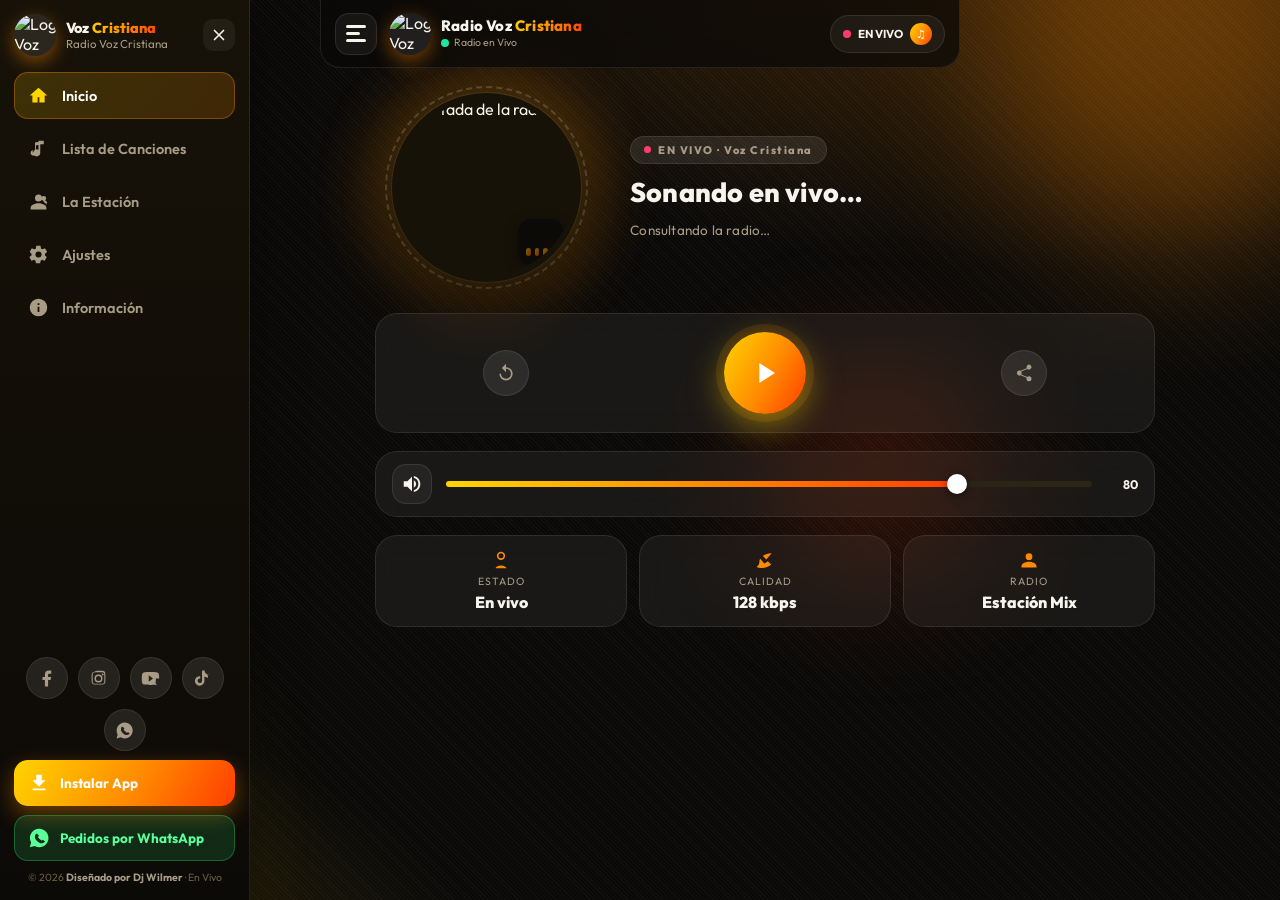
==== index.html @ 28cad29b "Add files via upload" ====
<!doctype html>
<html lang="es">
<head>
  <meta charset="utf-8">
  <meta name="viewport" content="width=device-width, initial-scale=1, viewport-fit=cover">
  <meta name="theme-color" content="#0a0908">
  <meta name="description" content="Radio Estación Mix. Radio online en vivo, música, éxitos y mixes sin parar. Player PWA para PC y móvil.">
  <meta name="mobile-web-app-capable" content="yes">
  <meta name="apple-mobile-web-app-capable" content="yes">
  <meta name="apple-mobile-web-app-status-bar-style" content="black-translucent">
  <meta name="apple-mobile-web-app-title" content="Estación Mix">
  <link rel="manifest" href="manifest.webmanifest">
  <link rel="icon" href=" https://i.ibb.co/5mCYLzh/VOZ-CRISTIANA.jpg" type="https://i.ibb.co/5mCYLzh/VOZ-CRISTIANA.jpg">
  <link rel="apple-touch-icon" href="https://i.ibb.co/5mCYLzh/VOZ-CRISTIANA.jpg">
  <title>Radio Voz Cristiana · En Vivo</title>

  <link rel="preconnect" href="https://fonts.googleapis.com">
  <link rel="preconnect" href="https://fonts.gstatic.com" crossorigin>
  <link href="https://fonts.googleapis.com/css2?family=Outfit:wght@300;400;500;600;700;800;900&display=swap" rel="stylesheet">
  <link rel="stylesheet" href="css/style.css">
</head>
<body>

  <div class="bg-scene" aria-hidden="true">
    <span class="blob blob-a"></span>
    <span class="blob blob-b"></span>
    <span class="blob blob-c"></span>
    <span class="grain"></span>
  </div>

  <header class="topbar">
    <button id="menuToggle" class="icon-btn" aria-label="Abrir menú" title="Menú">
      <span class="burger"><i></i><i></i><i></i></span>
    </button>

    <div class="brand" id="btnHome">
      <span class="brand-logo"><img src="https://i.ibb.co/5mCYLzh/VOZ-CRISTIANA.jpg" alt="Logo Voz Cristiana"></span>
      <span class="brand-txt">
        <strong>Radio Voz <em>Cristiana</em></strong>
        <small><span class="pulse-dot"></span> Radio en Vivo</small>
      </span>
    </div>

    <div class="live-pill" id="livePill" title="Estado del streaming">
      <span class="pulse-dot strong"></span>
      <span class="lp-txt">EN VIVO</span>
      <span class="lp-count" id="pillListeners">♫</span>
    </div>
  </header>

  <div class="overlay" id="overlay" hidden></div>

  <aside class="sidebar" id="sidebar">
    <div class="side-head">
      <span class="side-logo" id="sideLogo"><img src="https://i.ibb.co/5mCYLzh/VOZ-CRISTIANA.jpg" alt="Logo Voz Cristiana"></span>
      <div class="side-brand">
        <strong>Voz <em>Cristiana</em></strong>
        <small>Radio Voz Cristiana</small>
      </div>
      <button id="sidebarClose" class="side-close" aria-label="Cerrar menú">
        <svg viewBox="0 0 24 24"><path fill="none" stroke="currentColor" stroke-width="2.2" stroke-linecap="round" d="M6 6l12 12M18 6L6 18"/></svg>
      </button>
    </div>

    <nav class="side-nav">
      <button class="nav-item active" data-view="home">
        <svg viewBox="0 0 24 24"><path fill="currentColor" d="M12 3 2 12h3v8h6v-6h2v6h6v-8h3L12 3Z"/></svg>
        <span>Inicio</span>
      </button>
      <button class="nav-item" data-view="playlist">
        <svg viewBox="0 0 24 24"><path fill="currentColor" d="M12 3v10.55A4 4 0 1 0 14 17V7h4V3h-6ZM6 14c-1.7 0-3 1.34-3 3s1.3 3 3 3 3-1.34 3-3V8.5l6-1.3V3.7l-7 1.5V16.6c-.3-.4-.9-.6-1.5-.6-.5 0-1.2.2-1.5.6L6 14Z"/></svg>
        <span>Lista de Canciones</span>
      </button>
      <button class="nav-item" data-view="estacion">
        <svg viewBox="0 0 24 24"><path fill="currentColor" d="M12 12a4 4 0 1 0-4-4 4 4 0 0 0 4 4Zm0 2c-3.6 0-9 1.8-9 5.3V21h18v-1.7C21 15.8 15.6 14 12 14Zm6-2.8a2.8 2.8 0 0 0 0-5.6 2.8 2.8 0 0 0-.6 5.5 5.8 5.8 0 0 0 1.5 2.2 4.9 4.9 0 0 1 2.6 2.9 3.4 3.4 0 0 1 .5-3.5c-1.4-.9-2.6-2-3-4Z"/></svg>
        <span>La Estación</span>
      </button>
      <button class="nav-item" data-view="settings">
        <svg viewBox="0 0 24 24"><path fill="currentColor" d="M19.4 13a7 7 0 0 0 .1-1c0-.3 0-.7-.1-1l2.1-1.7a.5.5 0 0 0 .1-.6l-2-3.5a.5.5 0 0 0-.6-.2l-2.5 1a7.6 7.6 0 0 0-1.7-1l-.4-2.7a.5.5 0 0 0-.5-.4h-4a.5.5 0 0 0-.5.4l-.4 2.7a7.6 7.6 0 0 0-1.7 1l-2.5-1a.5.5 0 0 0-.6.2l-2 3.5a.5.5 0 0 0 .1.6L4 11a7 7 0 0 0-.1 1c0 .3 0 .7.1 1l-2.1 1.7a.5.5 0 0 0-.1.6l2 3.5c.1.2.4.3.6.2l2.5-1a7.6 7.6 0 0 0 1.7 1l.4 2.7c0 .2.3.4.5.4h4c.2 0 .5-.2.5-.4l.4-2.7a7.6 7.6 0 0 0 1.7-1l2.5 1c.2.1.5 0 .6-.2l2-3.5a.5.5 0 0 0-.1-.6L19.4 13ZM12 15.5A3.5 3.5 0 1 1 15.5 12 3.5 3.5 0 0 1 12 15.5Z"/></svg>
        <span>Ajustes</span>
      </button>
      <button class="nav-item" data-view="about">
        <svg viewBox="0 0 24 24"><path fill="currentColor" d="M12 2a10 10 0 1 0 10 10A10 10 0 0 0 12 2Zm1 15h-2v-6h2Zm0-8h-2V7h2Z"/></svg>
        <span>Información</span>
      </button>
    </nav>

    <div class="side-foot">
      <div class="side-socials">
        <a href="#" data-social="facebook" class="social-btn fb" target="_blank" rel="noopener" aria-label="Facebook" title="Facebook">
          <svg viewBox="0 0 24 24"><path fill="currentColor" d="M18 2h-3a5 5 0 0 0-5 5v3H7v4h3v8h4v-8h3l1-4h-4V7a1 1 0 0 1 1-1h3V2Z"/></svg>
        </a>
        <a href="#" data-social="instagram" class="social-btn ig" target="_blank" rel="noopener" aria-label="Instagram" title="Instagram">
          <svg viewBox="0 0 24 24"><path fill="currentColor" d="M12 2.2c3.2 0 3.6 0 4.9.1 2.5.1 3.6 1.3 3.7 3.7.1 1.3.1 1.6.1 4.9s0 3.6-.1 4.9c-.1 2.5-1.2 3.6-3.7 3.7-1.3.1-1.7.1-4.9.1s-3.6 0-4.9-.1c-2.5-.1-3.6-1.2-3.7-3.7C3.3 15.6 3.3 15.2 3.3 12s0-3.6.1-4.9c.1-2.5 1.2-3.6 3.7-3.7C8.4 2.3 8.8 2.2 12 2.2Zm0 1.8c-3.1 0-3.5 0-4.7.1-1.9.1-2.5.7-2.6 2.6-.1 1.2-.1 1.6-.1 4.7s0 3.5.1 4.7c.1 1.9.7 2.5 2.6 2.6 1.2.1 1.6.1 4.7.1s3.5 0 4.7-.1c1.9-.1 2.5-.7 2.6-2.6.1-1.2.1-1.6.1-4.7s0-3.5-.1-4.7c-.1-1.9-.7-2.5-2.6-2.6-1.2-.1-1.6-.1-4.7-.1Zm0 3a5 5 0 1 1 0 10 5 5 0 0 1 0-10Zm0 1.8a3.2 3.2 0 1 0 0 6.4 3.2 3.2 0 0 0 0-6.4Zm5.3-3.1a1.2 1.2 0 1 1 0 2.4 1.2 1.2 0 0 1 0-2.4Z"/></svg>
        </a>
        <a href="#" data-social="youtube" class="social-btn yt" target="_blank" rel="noopener" aria-label="YouTube" title="YouTube">
          <svg viewBox="0 0 24 24"><path fill="currentColor" d="M23 12s0-3.9-.5-5.6c-.3-1-1.1-1.8-2.1-2.1C18.7 3.8 12 3.8 12 3.8s-6.7 0-8.4.5c-1 .3-1.8 1.1-2.1 2.1C1 8.1 1 12 1 12s0 3.9.5 5.6c.3 1 1.1 1.8 2.1 2.1 1.7.5 8.4.5 8.4.5s6.7 0 8.4-.5c-1-.3-1.8-1.1-2.1-2.1.5-1.7.5-5.6.5-5.6Zm-13.2 4V8l5.4 4-5.4 4Z"/></svg>
        </a>
        <a href="#" data-social="tiktok" class="social-btn tk" target="_blank" rel="noopener" aria-label="TikTok" title="TikTok">
          <svg viewBox="0 0 24 24"><path fill="currentColor" d="M19.6 7.1a5 5 0 0 1-3.6-1.6 4.9 4.9 0 0 1-1.4-3.5h-3.2v13a2.8 2.8 0 1 1-2.3-2.8V9.1a6 6 0 1 0 5.3 5.9V9.6a8 8 0 0 0 4.5 1.4V7.9c-.4 0-.8 0-1.3-.2a3.4 3.4 0 0 1 2-1.4l-1-.7Z"/></svg>
        </a>
        <a href="#" data-social="whatsapp" class="social-btn wa" target="_blank" rel="noopener" aria-label="WhatsApp" title="WhatsApp">
          <svg viewBox="0 0 24 24"><path fill="currentColor" d="M12 2a10 10 0 0 0-8.6 15L2 22l5.2-1.4A10 10 0 1 0 12 2Zm6 14.2c-.3.8-1.5 1.4-2.5 1.5-.6.1-1.4.1-2.2-.1-1.2-.4-2.4-1.2-3.4-2.2-1-1-1.8-2.2-2.2-3.4-.2-.8-.2-1.6-.1-2.2.1-1 .7-2.2 1.5-2.5.3-.1.6-.1.8.1l1.8 1.8c.2.2.2.5 0 .7l-.6.6c-.1.2-.2.5-.1.6.4.7 1.1 1.5 1.7 2 .5.6 1.4 1.3 2.1 1.7.2.1.4.1.6-.1l.6-.6c.2-.2.5-.2.7 0l1.9 1.9c.2.2.2.6.1.8Z"/></svg>
        </a>
      </div>
      <button class="install-btn hidden" id="installBtn">
        <svg viewBox="0 0 24 24"><path fill="currentColor" d="M19 9h-4V3H9v6H5l7 7 7-7ZM5 18v2h14v-2H5Z"/></svg>
        <span>Instalar App</span>
      </button>
      <button class="wpp-btn" id="wppBtn">
        <svg viewBox="0 0 24 24"><path fill="currentColor" d="M12 2a10 10 0 0 0-8.6 15L2 22l5.2-1.4A10 10 0 1 0 12 2Zm6 14.2c-.3.8-1.5 1.4-2.5 1.5-.6.1-1.4.1-2.2-.1-1.2-.4-2.4-1.2-3.4-2.2-1-1-1.8-2.2-2.2-3.4-.2-.8-.2-1.6-.1-2.2.1-1 .7-2.2 1.5-2.5.3-.1.6-.1.8.1l1.8 1.8c.2.2.2.5 0 .7l-.6.6c-.1.2-.2.5-.1.6.4.7 1.1 1.5 1.7 2 .5.6 1.4 1.3 2.1 1.7.2.1.4.1.6-.1l.6-.6c.2-.2.5-.2.7 0l1.9 1.9c.2.2.2.6.1.8Z"/></svg>
        <span>Pedidos por WhatsApp</span>
      </button>
      <p class="side-copy">© 2026 <b>Diseñado por Dj Wilmer</b> · En Vivo</p>
    </div>
  </aside>

  <main class="app">

    <section class="view active" id="view-home">

      <div class="hero">
        <div class="art-wrap" id="artWrap">
          <div class="art-glow" aria-hidden="true"></div>
          <div class="art-ring" aria-hidden="true"></div>
          <div class="art-inner">
            <img id="art" src="https://i.ibb.co/5mCYLzh/VOZ-CRISTIANA.jpg" alt="Portada de la radio">
            <div class="eq" id="eq" aria-hidden="true"><span></span><span></span><span></span><span></span></div>
          </div>
        </div>

        <div class="song-block">
          <div class="live-tag"><span class="pulse-dot strong"></span> EN VIVO · Voz Cristiana</div>
          <div class="title-holder" id="titleHolder">
            <div class="marquee"><h1 class="song-title" id="songTitle">Sonando en vivo…</h1></div>
          </div>
          <p class="song-info" id="songInfo">Consultando la radio…</p>
        </div>
      </div>

      <div class="player-bar glass">
        <div class="tick" role="button" tabindex="0" id="btnRestart" title="Reiniciar stream">
          <svg viewBox="0 0 24 24"><path fill="currentColor" d="M12 5V1L7 6l5 5V7a6 6 0 1 1-6 6H4a8 8 0 1 0 8-8Z"/></svg>
        </div>
        <button id="btnPlay" class="play-btn" aria-label="Reproducir / Pausar">
          <svg id="icPlay" viewBox="0 0 24 24"><path fill="currentColor" d="M8 5v14l11-7L8 5Z"/></svg>
          <svg id="icPause" viewBox="0 0 24 24" hidden><path fill="currentColor" d="M7 5h4v14H7zM13 5h4v14h-4z"/></svg>
        </button>
        <div class="tick" role="button" tabindex="0" id="btnShare" title="Compartir">
          <svg viewBox="0 0 24 24"><path fill="currentColor" d="M18 16a3 3 0 0 0-2.1.9L8.7 13.7a3.3 3.3 0 0 0 0-3.4l7.2-3.2A3 3 0 1 0 15 5c0 .4.1.8.2 1.2L8 9.4a3 3 0 1 0 0 5.2l7.2 3.2c-.1.4-.2.8-.2 1.2a3 3 0 1 0 3-3Z"/></svg>
        </div>
      </div>

      <div class="vol-row glass">
        <button id="btnMute" class="icon-btn small" aria-label="Silenciar">
          <svg id="icVol" viewBox="0 0 24 24"><path fill="currentColor" d="M3 9v6h4l5 5V4L7 9H3Zm13.5 3a4.5 4.5 0 0 0-2.5-4v8a4.5 4.5 0 0 0 2.5-4ZM14 3.2v2.1a7 7 0 0 1 0 13.4v2.1a9 9 0 0 0 0-17.6Z"/></svg>
          <svg id="icMuted" viewBox="0 0 24 24" hidden><path fill="currentColor" d="M3 9v6h4l5 5V4L7 9H3Zm18.4-.6-1.8 1.8-1.8-1.8-1.4 1.4 1.8 1.8-1.8 1.8 1.4 1.4 1.8-1.8 1.8 1.8-1.4-1.4-1.8-1.8 1.8-1.8-1.4-1.4Z"/></svg>
        </button>
        <input type="range" id="vol" min="0" max="100" value="80" aria-label="Volumen">
        <span class="vol-num" id="volNum">80</span>
      </div>

      <div class="meta-grid">
        <div class="mcard glass">
          <svg viewBox="0 0 24 24"><path fill="currentColor" d="M12 2a5 5 0 1 0 5 5 5 5 0 0 0-5-5Zm0 8a3 3 0 1 1 3-3 3 3 0 0 1-3 3Zm0 8.5c-3.8 0-6.5 1.8-6.5 3.5h13c0-1.7-2.7-3.5-6.5-3.5Z"/></svg>
          <small>Estado</small><b id="listeners">En vivo</b>
        </div>
        <div class="mcard glass">
          <svg viewBox="0 0 24 24"><path fill="currentColor" d="M20 4c-5.5 0-9 1.7-10.5 3.3l4 4L20 4ZM6.3 10.5c-.8.9-1.1 2-1 3.5-.2 3-1.5 5.2-3.3 6 .8 1 3.2 1.6 6.4 1.6 4 0 8.3-1.5 11-4.1l-4-4a10 10 0 0 1-4.4 2.6l-4.7-5.6Z"/></svg>
          <small>Calidad</small><b id="bitrate">128 kbps</b>
        </div>
        <div class="mcard glass">
          <svg viewBox="0 0 24 24"><path fill="currentColor" d="M12 12a4 4 0 1 0-4-4 4 4 0 0 0 4 4Zm0 2c-3.6 0-9 1.8-9 5.3V21h18v-1.7C21 15.8 15.6 14 12 14Z"/></svg>
          <small>Radio</small><b id="djName">Estación Mix</b>
        </div>
      </div>

      <div class="now-card glass" id="djNow" hidden>
        <img id="djProfile" alt="Logo de la radio">
        <div>
          <small>Sonando ahora</small>
          <b id="djNowName">Radio Voz Cristiana</b>
        </div>
        <span class="pulse-dot strong" aria-hidden="true"></span>
      </div>
    </section>


    <section class="view" id="view-playlist">
      <header class="view-head">
        <h2>Lista de Canciones</h2>
        <p id="plSub">Últimas canciones en el aire</p>
      </header>
      <ol class="plist" id="plist"><li class="pl-empty">Cargando historial…</li></ol>
    </section>


    <section class="view" id="view-estacion">
      <header class="view-head">
        <h2>La Estación</h2>
        <p>La cabina de Radio Voz Cristiana</p>
      </header>

      <div class="dj-card glass">
        <div class="dj-photo"><img id="djMainPhoto" src="https://i.ibb.co/5mCYLzh/VOZ-CRISTIANA.jpg" alt="Logo Radio Voz Cristiana"></div>
        <h3>Radio Voz Cristiana</h3>
        <p class="dj-desc">La mejor música en vivo, éxitos, Cristianos y motivación sin parar. 24 horas al aire con lo mejor de cada género. Pedidos y dedicatorias por WhatsApp todos los días.</p>
        <div class="dj-stats">
          <div><b id="djListeners2">—</b><small>Estado</small></div>
          <div><b id="djBitrate2">128</b><small>Kbps</small></div>
          <div><b id="djSongs">0</b><small>En lista</small></div>
        </div>
        <div class="dj-actions">
          <button class="btn-primary" id="djCallBtn">
            <svg viewBox="0 0 24 24"><path fill="currentColor" d="M6.6 10.8c1.4 2.8 3.8 5.1 6.6 6.6l2.2-2.2c.3-.3.7-.4 1-.2 1.1.4 2.4.6 3.6.6.6 0 1 .4 1 1V20c0 .6-.4 1-1 1C10.6 21 3 13.4 3 4c0-.6.4-1 1-1h3.4c.6 0 1 .4 1 1 0 1.3.2 2.5.6 3.6a.8.8 0 0 1-.2 1l-2.2 2.2Z"/></svg>
            <span>Pedir canción</span>
          </button>
          <button class="btn-ghost" id="djWppBtn">
            <svg viewBox="0 0 24 24"><path fill="currentColor" d="M12 2a10 10 0 0 0-8.6 15L2 22l5.2-1.4A10 10 0 1 0 12 2Zm6 14.2c-.3.8-1.5 1.4-2.5 1.5-.6.1-1.4.1-2.2-.1-1.2-.4-2.4-1.2-3.4-2.2-1-1-1.8-2.2-2.2-3.4-.2-.8-.2-1.6-.1-2.2.1-1 .7-2.2 1.5-2.5.3-.1.6-.1.8.1l1.8 1.8c.2.2.2.5 0 .7l-.6.6c-.1.2-.2.5-.1.6.4.7 1.1 1.5 1.7 2 .5.6 1.4 1.3 2.1 1.7.2.1.4.1.6-.1l.6-.6c.2-.2.5-.2.7 0l1.9 1.9c.2.2.2.6.1.8Z"/></svg>
            <span>WhatsApp</span>
          </button>
        </div>
        <div class="side-socials center" data-social-row>
        </div>
      </div>

      <div class="tips glass">
        <h4>#MixEnVivo</h4>
        <p id="tipText">Escucha en vivo y disfruta la mejor selección musical de Voz Cristiana.</p>
      </div>
    </section>


    <section class="view" id="view-settings">
      <header class="view-head">
        <h2>Ajustes</h2>
        <p>Personaliza tu reproductor</p>
      </header>

      <div class="set-group glass">
        <div class="set-row">
          <div><b>Reproducción automática</b><small>Conecta la radio al abrir la app</small></div>
          <label class="switch"><input type="checkbox" id="setAutoplay"><span></span></label>
        </div>
        <div class="set-row">
          <div><b>Notificaciones</b><small>Avisa cuando cambia la canción</small></div>
          <label class="switch"><input type="checkbox" id="setNotify"><span></span></label>
        </div>
        <div class="set-row">
          <div><b>Efecto vinilo</b><small>Gira la portada mientras suena</small></div>
          <label class="switch"><input type="checkbox" id="setVinyl" checked><span></span></label>
        </div>
        <div class="set-row">
          <div><b>Modo ahorro de batería</b><small>Menos animaciones (parpadeo/neón)</small></div>
          <label class="switch"><input type="checkbox" id="setSave"><span></span></label>
        </div>
      </div>

      <div class="set-group glass">
        <div class="themes-head">
          <h4>Tema de colores</h4>
          <p>Elige el estilo del reproductor</p>
        </div>
        <div class="themes-grid" id="themeGrid"></div>
      </div>

      <div class="set-group glass">
        <div class="set-row">
          <div><b>Reiniciar stream</b><small>Reconecta el audio por errores</small></div>
          <button class="mini-btn" id="btnRestart2">Reiniciar</button>
        </div>
        <div class="set-row">
          <div><b>Instalar como app</b><small>PWA para PC y móvil</small></div>
          <button class="mini-btn" id="installBtn2">Instalar</button>
        </div>
      </div>
    </section>


    <section class="view" id="view-about">
      <header class="view-head">
        <h2>Información</h2>
        <p>Acerca de la radio</p>
      </header>

      <div class="about-card glass">
        <div class="about-logo"><img src="https://i.ibb.co/5mCYLzh/VOZ-CRISTIANA.jpg" alt="Logo Radio Estación Mix"></div>
        <h3>Voz Cristiana</h3>
        <p class="about-desc">Radio online con la mejor música en vivo: <b>éxitos, mixes y variedad</b>, sonando fuerte las 24 horas.</p>
        <p class="about-slogan">La mejor música en vivo</p>
        <ul class="about-list">
          <li><span>Radio</span><b>Voz Cristiana · En Vivo</b></li>
          <li><span>Géneros</span><b>Éxitos · Mix · Variedad</b></li>
          <li><span>Horario</span><b>24 horas en vivo</b></li>
          <li><span>Versión</span><b>PWA 1.0</b></li>
        </ul>
        <div class="about-socials">
          <span>Síguenos en nuestras redes</span>
          <div class="side-socials center" data-social-row>
          </div>
        </div>
        <div class="about-links">
          <button id="btnPlayAbout" class="btn-primary">
            <svg viewBox="0 0 24 24"><path fill="currentColor" d="M8 5v14l11-7L8 5Z"/></svg><span>Escuchar ahora</span>
          </button>
          <button id="btnShare2" class="btn-ghost">Compartir radio</button>
        </div>
      </div>
    </section>

  </main>

  <nav class="bottomnav" id="bottomNav">
    <button class="bn-item active" data-view="home">
      <svg viewBox="0 0 24 24"><path fill="currentColor" d="M12 3 2 12h3v8h6v-6h2v6h6v-8h3L12 3Z"/></svg>
      <span>Inicio</span>
    </button>
    <button class="bn-item" data-view="playlist">
      <svg viewBox="0 0 24 24"><path fill="currentColor" d="M12 3v10.55A4 4 0 1 0 14 17V7h4V3h-6ZM6 14c-1.7 0-3 1.34-3 3s1.3 3 3 3 3-1.34 3-3V8.5l6-1.3V3.7l-7 1.5V16.6c-.3-.4-.9-.6-1.5-.6-.5 0-1.2.2-1.5.6L6 14Z"/></svg>
      <span>Música</span>
    </button>
    <button class="bn-play" id="bnPlay" aria-label="Reproducir / Pausar">
      <svg id="bnIcPlay" viewBox="0 0 24 24"><path fill="currentColor" d="M8 5v14l11-7L8 5Z"/></svg>
      <svg id="bnIcPause" viewBox="0 0 24 24" hidden><path fill="currentColor" d="M7 5h4v14H7zM13 5h4v14h-4z"/></svg>
    </button>
    <button class="bn-item" data-view="estacion">
      <svg viewBox="0 0 24 24"><path fill="currentColor" d="M12 12a4 4 0 1 0-4-4 4 4 0 0 0 4 4Zm0 2c-3.6 0-9 1.8-9 5.3V21h18v-1.7C21 15.8 15.6 14 12 14Z"/></svg>
      <span>Estación</span>
    </button>
    <button class="bn-item" data-view="settings">
      <svg viewBox="0 0 24 24"><path fill="currentColor" d="M19.4 13a7 7 0 0 0 .1-1c0-.3 0-.7-.1-1l2.1-1.7a.5.5 0 0 0 .1-.6l-2-3.5a.5.5 0 0 0-.6-.2l-2.5 1a7.6 7.6 0 0 0-1.7-1l-.4-2.7a.5.5 0 0 0-.5-.4h-4a.5.5 0 0 0-.5.4l-.4 2.7a7.6 7.6 0 0 0-1.7 1l-2.5-1a.5.5 0 0 0-.6.2l-2 3.5a.5.5 0 0 0 .1.6L4 11a7 7 0 0 0-.1 1c0 .3 0 .7.1 1l-2.1 1.7a.5.5 0 0 0-.1.6l2 3.5c.1.2.4.3.6.2l2.5-1a7.6 7.6 0 0 0 1.7 1l.4 2.7c0 .2.3.4.5.4h4c.2 0 .5-.2.5-.4l.4-2.7a7.6 7.6 0 0 0 1.7-1l2.5 1c.2.1.5 0 .6-.2l2-3.5a.5.5 0 0 0-.1-.6L19.4 13Z"/></svg>
      <span>Más</span>
    </button>
  </nav>

  <div class="toast" id="toast" hidden></div>

  <script src="js/app.js"></script>
</body>
</html>
---- css/style.css ----
/* ============================================================
   Radio Estación Mix · Player PWA
   Diseño moderno, oscuro, con acentos dorados y glassmorphism
   ============================================================ */

:root {
  --bg: #0a0908;
  --bg2: #14100c;
  --panel: rgba(255, 255, 255, 0.055);
  --panel-2: rgba(255, 255, 255, 0.09);
  --stroke: rgba(255, 255, 255, 0.09);
  --txt: #f7f4ec;
  --mut: #a89c86;
  --pink: #ffd400;
  --violet: #ff8a00;
  --blue: #ff3d00;
  --grad: linear-gradient(120deg, var(--pink), var(--violet) 55%, var(--blue));
  --radius: 22px;
  --safel: env(safe-area-inset-bottom, 0px);
  --safet: env(safe-area-inset-top, 0px);
  --shadow: 0 18px 50px rgba(0, 0, 0, 0.45);
}

* { margin: 0; padding: 0; box-sizing: border-box; -webkit-tap-highlight-color: transparent; }

html { scroll-behavior: smooth; }

body {
  font-family: 'Outfit', system-ui, -apple-system, 'Segoe UI', Roboto, sans-serif;
  background: var(--bg);
  color: var(--txt);
  min-height: 100vh;
  min-height: 100dvh;
  overflow-x: hidden;
  padding-top: calc(var(--safet) + 68px);
  padding-bottom: calc(var(--safel) + 96px);
}

::selection { background: rgba(255, 138, 0, 0.5); color: #fff; }

::-webkit-scrollbar { width: 9px; height: 9px; }
::-webkit-scrollbar-track { background: transparent; }
::-webkit-scrollbar-thumb { background: #2b2516; border-radius: 99px; }
::-webkit-scrollbar-thumb:hover { background: #3d3522; }

button { font-family: inherit; cursor: pointer; border: none; background: none; color: inherit; }
img { display: block; max-width: 100%; }
svg { width: 22px; height: 22px; }
[hidden] { display: none !important; }

/* ---------- Escena de fondo ---------- */
.bg-scene { position: fixed; inset: 0; z-index: -1; overflow: hidden; background:
  radial-gradient(1200px 600px at 80% -10%, color-mix(in srgb, var(--violet) 24%, transparent), transparent 60%),
  radial-gradient(900px 500px at 0% 110%, color-mix(in srgb, var(--pink) 16%, transparent), transparent 55%),
  var(--bg); }

.blob { position: absolute; border-radius: 50%; filter: blur(70px); opacity: 0.5; }
.blob-a { width: 380px; height: 380px; top: -120px; right: -90px; background-color: color-mix(in srgb, var(--violet) 52%, transparent); animation: drift 18s ease-in-out infinite alternate; }
.blob-b { width: 300px; height: 300px; bottom: -80px; left: -100px; background-color: color-mix(in srgb, var(--pink) 46%, transparent); animation: drift 22s ease-in-out infinite alternate-reverse; }
.blob-c { width: 220px; height: 220px; top: 40%; left: 60%; background-color: color-mix(in srgb, var(--blue) 36%, transparent); animation: drift 26s ease-in-out infinite alternate; }
@keyframes drift { from { transform: translate(0, 0) scale(1); } to { transform: translate(40px, 30px) scale(1.15); } }

.grain { position: absolute; inset: 0; opacity: 0.05; background-image: repeating-linear-gradient(45deg, rgba(255,255,255,.6) 0 1px, transparent 1px 3px); pointer-events: none; }

/* ---------- Header ---------- */
.topbar {
  position: fixed; top: 0; left: 0; right: 0; z-index: 40;
  height: calc(var(--safet) + 68px);
  padding: var(--safet) 14px 0;
  display: grid; grid-template-columns: 44px 1fr auto; gap: 10px; align-items: center;
  background: rgba(10, 9, 8, 0.72);
  backdrop-filter: blur(18px); -webkit-backdrop-filter: blur(18px);
  border-bottom: 1px solid var(--stroke);
}

.icon-btn { width: 42px; height: 42px; border-radius: 14px; display: grid; place-items: center; background: var(--panel); border: 1px solid var(--stroke); transition: .2s; }
.icon-btn:active { transform: scale(0.92); }
.icon-btn.small { width: 40px; height: 40px; }

.burger { width: 20px; display: inline-flex; flex-direction: column; gap: 4.5px; }
.burger i { height: 2.4px; border-radius: 2px; background: var(--txt); display: block; transition: .3s; }
.burger i:nth-child(2) { width: 70%; }

.brand { display: flex; gap: 10px; align-items: center; cursor: pointer; user-select: none; min-width: 0; }
.brand-logo { width: 42px; height: 42px; border-radius: 50%; overflow: hidden; display: grid; place-items: center; background: var(--panel-2); box-shadow: 0 6px 20px color-mix(in srgb, var(--violet) 45%, transparent); flex: none; }
.brand-logo img { width: 100%; height: 100%; object-fit: cover; display: block; }
.brand-txt { display: flex; flex-direction: column; line-height: 1.1; min-width: 0; }
.brand-txt strong { font-size: 15px; font-weight: 800; letter-spacing: 0.2px; white-space: nowrap; }
.brand-txt strong em { font-style: normal; background: var(--grad); -webkit-background-clip: text; background-clip: text; color: transparent; }
.brand-txt small { font-size: 10.5px; color: var(--mut); display: flex; align-items: center; gap: 5px; margin-top: 3px; white-space: nowrap; overflow: hidden; }

.pulse-dot { width: 8px; height: 8px; border-radius: 50%; background: #21e6a1; flex: none; box-shadow: 0 0 0 0 rgba(33, 230, 161, 0.6); animation: pulse 1.8s infinite; }
.pulse-dot.strong { background: #ff3b6b; box-shadow: 0 0 0 0 rgba(255, 59, 107, 0.55); }
@keyframes pulse {
  0% { box-shadow: 0 0 0 0 rgba(255, 59, 107, 0.55); }
  70% { box-shadow: 0 0 0 9px rgba(255, 59, 107, 0); }
  100% { box-shadow: 0 0 0 0 rgba(255, 59, 107, 0); }
}

.live-pill { display: flex; align-items: center; gap: 7px; padding: 7px 12px; border-radius: 99px; background: var(--panel); border: 1px solid var(--stroke); font-weight: 700; font-size: 11.5px; }
.live-pill .pulse-dot { animation-duration: 1.3s; }
.lp-count { background: var(--grad); min-width: 22px; min-height: 22px; border-radius: 50%; display: grid; place-items: center; font-size: 11px; color: #fff; padding: 0 5px; }

/* ---------- Overlay · Sidebar ---------- */
.overlay { position: fixed; inset: 0; z-index: 45; background: rgba(5, 4, 12, 0.65); backdrop-filter: blur(4px); opacity: 0; transition: opacity .25s; }
.overlay.show { opacity: 1; }

.sidebar {
  position: fixed; top: 0; left: 0; bottom: 0; z-index: 50; width: min(300px, 84vw);
  background: linear-gradient(180deg, #171208, #0c0a07);
  border-right: 1px solid var(--stroke);
  padding: calc(var(--safet) + 14px) 14px 14px;
  display: flex; flex-direction: column; gap: 16px;
  transform: translateX(-105%); transition: transform .3s cubic-bezier(.4,0,.2,1);
  box-shadow: var(--shadow);
}
.sidebar.open { transform: translateX(0); }

.side-head { display: grid; grid-template-columns: 42px 1fr 32px; gap: 10px; align-items: center; }
.side-logo { width: 42px; height: 42px; border-radius: 50%; overflow: hidden; display: grid; place-items: center; background: var(--panel-2); box-shadow: 0 6px 18px color-mix(in srgb, var(--violet) 45%, transparent); }
.side-logo img { width: 100%; height: 100%; object-fit: cover; display: block; }
.side-brand { display: flex; flex-direction: column; line-height: 1.15; }
.side-brand strong { font-size: 14.5px; font-weight: 800; }
.side-brand strong em { font-style: normal; background: var(--grad); -webkit-background-clip: text; background-clip: text; color: transparent; }
.side-brand small { color: var(--mut); font-size: 11.5px; }
.side-close { width: 32px; height: 32px; border-radius: 10px; display: grid; place-items: center; background: var(--panel); }
.side-close svg { width: 18px; height: 18px; }

.side-nav { display: flex; flex-direction: column; gap: 6px; flex: 1; }
.nav-item {
  display: flex; align-items: center; gap: 13px; padding: 13px 14px; border-radius: 14px;
  font-size: 14.5px; font-weight: 600; color: var(--mut); text-align: left; transition: .2s;
}
.nav-item svg { width: 21px; height: 21px; flex: none; }
.nav-item:hover { background: var(--panel); color: var(--txt); }
.nav-item.active { background: linear-gradient(120deg, rgba(255,212,0,.16), rgba(255,138,0,.18)); color: #fff; box-shadow: inset 0 0 0 1px rgba(255,138,0,.35); }
.nav-item.active svg { color: var(--pink); }

.side-foot { display: flex; flex-direction: column; gap: 9px; }
.install-btn, .wpp-btn { display: flex; align-items: center; gap: 10px; padding: 12px 14px; border-radius: 14px; font-size: 13.5px; font-weight: 700; color: #fff; transition: .2s; }
.install-btn { background: var(--grad); box-shadow: 0 8px 22px color-mix(in srgb, var(--violet) 40%, transparent); }
.wpp-btn { background: rgba(37, 211, 102, 0.16); color: #5bff9a; box-shadow: inset 0 0 0 1px rgba(37, 211, 102, 0.35); }
.install-btn:active, .wpp-btn:active { transform: scale(0.97); }
.side-copy { font-size: 10.5px; color: #6b5d42; text-align: center; line-height: 1.5; }
.side-copy b { color: var(--mut); }

/* ---------- Main ---------- */
.app { max-width: 520px; margin: 0 auto; padding: 0 16px; display: flex; flex-direction: column; gap: 18px; }

.view { display: none; flex-direction: column; gap: 18px; animation: fadeUp .35s ease; }
.view.active { display: flex; }
@keyframes fadeUp { from { opacity: 0; transform: translateY(10px); } to { opacity: 1; transform: none; } }

.view-head { display: flex; flex-direction: column; gap: 5px; padding-top: 10px; }
.view-head h2 { font-size: 22px; font-weight: 800; background: var(--grad); -webkit-background-clip: text; background-clip: text; color: transparent; }
.view-head p { color: var(--mut); font-size: 13px; }

.glass { background: var(--panel); border: 1px solid var(--stroke); border-radius: var(--radius); backdrop-filter: blur(12px); -webkit-backdrop-filter: blur(12px); }

/* ---------- Hero / Portada ---------- */
.hero { display: flex; flex-direction: column; align-items: center; gap: 18px; padding-top: 8px; }

.art-wrap { position: relative; width: min(300px, 68vw); aspect-ratio: 1; }
.art-glow {
  position: absolute; inset: -14%; border-radius: 50%; z-index: 0;
  background: radial-gradient(circle, color-mix(in srgb, var(--pink) 42%, transparent), color-mix(in srgb, var(--violet) 34%, transparent) 55%, transparent 72%);
  filter: blur(28px); opacity: .8;
  animation: glow 5s ease-in-out infinite alternate;
}
@keyframes glow { from { transform: scale(.95); opacity: .65; } to { transform: scale(1.08); opacity: 1; } }

.art-ring {
  position: absolute; inset: 0; border-radius: 50%; z-index: 1;
  border: 2px dashed rgba(255, 255, 255, 0.18);
  animation: spin 22s linear infinite;
}
body.save .art-ring { animation: none; }
@keyframes spin { to { transform: rotate(360deg); } }

.art-inner {
  position: absolute; inset: 3.5%; border-radius: 50%; z-index: 2;
  overflow: hidden; border: 6px solid #171208; box-shadow: var(--shadow), 0 0 0 1px rgba(255,255,255,.08);
  background: #171208;
}
.art-inner img { width: 100%; height: 100%; object-fit: cover; transition: transform .8s ease; }
body.playing:not(.save) .art-inner img { animation: spinDisk 14s linear infinite; }
@keyframes spinDisk { to { transform: rotate(360deg); } }

/* Equalizador */
.eq { position: absolute; right: 6%; bottom: 6%; width: 46px; height: 46px; border-radius: 14px; background: rgba(10,9,8,.75); backdrop-filter: blur(8px); display: flex; align-items: flex-end; justify-content: center; gap: 4px; padding: 9px 8px; box-shadow: 0 4px 14px rgba(0,0,0,.4); }
.eq span { width: 5px; border-radius: 99px; background: var(--grad); height: 30%; opacity: .45; }
body.playing .eq span { animation: eq 1s ease-in-out infinite; opacity: 1; }
body.playing .eq span:nth-child(1) { animation-delay: 0s; }
body.playing .eq span:nth-child(2) { animation-delay: .18s; }
body.playing .eq span:nth-child(3) { animation-delay: .36s; }
body.playing .eq span:nth-child(4) { animation-delay: .54s; }
@keyframes eq { 0%,100% { height: 30%; } 50% { height: 100%; } }

/* Título */
.song-block { width: 100%; display: flex; flex-direction: column; align-items: center; gap: 8px; text-align: center; }
.live-tag { display: inline-flex; align-items: center; gap: 7px; font-size: 11px; font-weight: 800; letter-spacing: 1.5px; padding: 6px 13px; border-radius: 99px; background: var(--panel-2); border: 1px solid var(--stroke); color: var(--mut); }
.live-tag .pulse-dot { width: 7px; height: 7px; }

.title-holder { max-width: 100%; width: 100%; overflow: hidden; --pad: 0px; }
.song-title { font-size: clamp(20px, 6vw, 27px); font-weight: 800; line-height: 1.25; letter-spacing: .2px; white-space: nowrap; display: inline-block; will-change: transform; padding: 4px 0; }
.song-title.marquee { animation: marquee var(--dur, 14s) linear infinite; }
@keyframes marquee { from { transform: translateX(100%); } to { transform: translateX(-100%); } }
.song-info { font-size: 13.5px; color: var(--mut); letter-spacing: .2px; }

/* ---------- Controles ---------- */
.player-bar { display: flex; align-items: center; justify-content: center; gap: 22px; padding: 18px 20px; }

.tick { width: 46px; height: 46px; border-radius: 50%; display: grid; place-items: center; color: var(--mut); background: var(--panel-2); border: 1px solid var(--stroke); transition: .2s; }
.tick svg { width: 20px; height: 20px; }
.tick:hover { color: var(--txt); }
.tick:active { transform: scale(.9); }

.play-btn {
  width: 82px; height: 82px; border-radius: 50%; position: relative;
  background: var(--grad); color: #fff; display: grid; place-items: center;
  box-shadow: 0 10px 34px color-mix(in srgb, var(--pink) 50%, transparent), 0 0 0 8px color-mix(in srgb, var(--violet) 12%, transparent);
  transition: transform .18s ease, box-shadow .18s;
}
.play-btn svg { width: 34px; height: 34px; }
body.playing .play-btn { box-shadow: 0 10px 34px color-mix(in srgb, var(--blue) 50%, transparent), 0 0 0 8px color-mix(in srgb, var(--blue) 14%, transparent); }
.play-btn:active { transform: scale(.94); }

/* ---------- Volumen ---------- */
.vol-row { display: grid; grid-template-columns: 42px 1fr 34px; gap: 12px; align-items: center; padding: 12px 16px; }
.vol-row input[type="range"] { -webkit-appearance: none; appearance: none; height: 6px; border-radius: 99px; background: linear-gradient(90deg, var(--pink), var(--violet), var(--blue)) 0/var(--range, 80%) 100% no-repeat, #2b2516; outline: none; }
.vol-row input[type="range"]::-webkit-slider-thumb { -webkit-appearance: none; appearance: none; width: 20px; height: 20px; border-radius: 50%; background: #fff; box-shadow: 0 2px 8px rgba(0,0,0,.5); border: none; }
.vol-row input[type="range"]::-moz-range-thumb { width: 20px; height: 20px; border-radius: 50%; background: #fff; border: none; box-shadow: 0 2px 8px rgba(0,0,0,.5); }
.vol-num { font-size: 12.5px; font-weight: 700; color: var(--txt); text-align: right; }

/* ---------- Tarjetas meta ---------- */
.meta-grid { display: grid; grid-template-columns: repeat(3, 1fr); gap: 12px; }
.mcard { display: flex; flex-direction: column; align-items: center; gap: 4px; padding: 14px 8px; text-align: center; }
.mcard svg { width: 20px; height: 20px; color: var(--violet); }
.mcard small { font-size: 10.5px; color: var(--mut); text-transform: uppercase; letter-spacing: 1px; }
.mcard b { font-size: 16px; font-weight: 800; max-width: 100%; white-space: nowrap; overflow: hidden; text-overflow: ellipsis; }

.now-card { display: flex; align-items: center; gap: 12px; padding: 12px 14px; }
.now-card img { width: 44px; height: 44px; border-radius: 50%; object-fit: cover; border: 2px solid var(--stroke); }
.now-card div { flex: 1; min-width: 0; display: flex; flex-direction: column; gap: 2px; }
.now-card small { font-size: 10.5px; color: var(--mut); text-transform: uppercase; letter-spacing: .8px; }
.now-card b { font-size: 13.5px; font-weight: 700; white-space: nowrap; overflow: hidden; text-overflow: ellipsis; }

/* ---------- Lista de canciones ---------- */
.plist { list-style: none; display: flex; flex-direction: column; gap: 8px; padding: 4px 0; }
.pl-item { display: flex; align-items: center; gap: 13px; padding: 12px 14px; border-radius: 15px; background: var(--panel); border: 1px solid var(--stroke); transition: .2s; animation: fadeUp .3s ease backwards; }
.pl-item:hover { background: var(--panel-2); }
.pl-num { width: 28px; flex: none; font-size: 12px; font-weight: 800; color: var(--mut); text-align: center; }
.pl-ico { display: none; width: 18px; height: 18px; color: var(--pink); flex: none; }
.pl-item.current { background: linear-gradient(120deg, rgba(255,212,0,.14), rgba(255,138,0,.16)); box-shadow: inset 0 0 0 1px rgba(255,138,0,.4); }
.pl-item.current .pl-num { display: none; }
.pl-item.current .pl-ico { display: block; }
.pl-txt { flex: 1; min-width: 0; display: flex; flex-direction: column; gap: 2px; }
.pl-txt b { font-size: 13.5px; font-weight: 600; white-space: nowrap; overflow: hidden; text-overflow: ellipsis; }
.pl-txt small { font-size: 11px; color: var(--mut); }
.pl-empty { padding: 30px; text-align: center; color: var(--mut); font-size: 13.5px; }

/* ---------- La Estación ---------- */
.dj-card { display: flex; flex-direction: column; align-items: center; gap: 12px; padding: 24px 18px; text-align: center; }
.dj-photo { width: 132px; height: 132px; border-radius: 50%; padding: 5px; background: var(--grad); box-shadow: 0 12px 34px color-mix(in srgb, var(--violet) 40%, transparent); }
.dj-photo img { width: 100%; height: 100%; border-radius: 50%; object-fit: cover; border: 4px solid var(--bg); }
.dj-card h3 { font-size: 20px; font-weight: 800; }
.dj-desc { font-size: 13px; color: var(--mut); line-height: 1.55; max-width: 300px; }
.dj-stats { display: grid; grid-template-columns: repeat(3, 1fr); gap: 10px; width: 100%; margin-top: 6px; }
.dj-stats div { display: flex; flex-direction: column; gap: 2px; padding: 10px; border-radius: 14px; background: var(--panel-2); }
.dj-stats b { font-size: 17px; font-weight: 800; background: var(--grad); -webkit-background-clip: text; background-clip: text; color: transparent; }
.dj-stats small { font-size: 10.5px; color: var(--mut); text-transform: uppercase; letter-spacing: .8px; }

.dj-actions { display: flex; flex-direction: column; gap: 10px; width: 100%; margin-top: 8px; }
.btn-primary, .btn-ghost { display: flex; align-items: center; justify-content: center; gap: 9px; width: 100%; padding: 14px; border-radius: 15px; font-size: 14px; font-weight: 800; transition: .2s; }
.btn-primary { background: var(--grad); color: #fff; box-shadow: 0 8px 24px color-mix(in srgb, var(--pink) 35%, transparent); }
.btn-primary svg { width: 19px; height: 19px; }
.btn-ghost { background: var(--panel-2); color: var(--txt); box-shadow: inset 0 0 0 1px var(--stroke); }
.btn-primary:active, .btn-ghost:active { transform: scale(.97); }

.tips { padding: 16px 18px; }
.tips h4 { font-size: 13px; text-transform: uppercase; letter-spacing: 1.2px; background: var(--grad); -webkit-background-clip: text; background-clip: text; color: transparent; margin-bottom: 8px; }
.tips p { font-size: 13px; color: var(--mut); line-height: 1.6; }

/* ---------- Ajustes ---------- */
.set-group { overflow: hidden; }
.set-row { display: flex; align-items: center; justify-content: space-between; gap: 12px; padding: 15px 16px; }
.set-row + .set-row { border-top: 1px solid var(--stroke); }
.set-row div { display: flex; flex-direction: column; gap: 3px; min-width: 0; }
.set-row b { font-size: 14px; font-weight: 600; }
.set-row small { font-size: 11.5px; color: var(--mut); }
.mini-btn { padding: 9px 16px; border-radius: 12px; background: var(--grad); color: #fff; font-size: 12.5px; font-weight: 800; flex: none; transition: .2s; }
.mini-btn:active { transform: scale(.94); }

.switch { position: relative; width: 50px; height: 28px; flex: none; cursor: pointer; }
.switch input { position: absolute; opacity: 0; width: 100%; height: 100%; cursor: pointer; z-index: 2; }
.switch span { position: absolute; inset: 0; border-radius: 99px; background: #2b2516; box-shadow: inset 0 0 0 1px var(--stroke); transition: .25s; }
.switch span::after { content: ''; position: absolute; top: 3px; left: 3px; width: 22px; height: 22px; border-radius: 50%; background: #fff; box-shadow: 0 2px 6px rgba(0,0,0,.4); transition: .25s; }
.switch input:checked + span { background: var(--grad); }
.switch input:checked + span::after { left: 25px; }

/* ---------- Información ---------- */
.about-card { display: flex; flex-direction: column; align-items: center; gap: 12px; padding: 26px 18px; text-align: center; }
.about-logo { width: 86px; height: 86px; border-radius: 50%; overflow: hidden; display: grid; place-items: center; background: var(--panel-2); box-shadow: 0 14px 34px color-mix(in srgb, var(--violet) 50%, transparent); }
.about-logo img { width: 100%; height: 100%; object-fit: cover; display: block; }
.about-card h3 { font-size: 21px; font-weight: 800; }
.about-desc { font-size: 13px; color: var(--mut); line-height: 1.6; max-width: 320px; }
.about-list { list-style: none; width: 100%; border-radius: 15px; overflow: hidden; margin-top: 6px; }
.about-list li { display: flex; justify-content: space-between; align-items: center; gap: 10px; padding: 12px 14px; font-size: 13px; }
.about-list li + li { border-top: 1px solid var(--stroke); }
.about-list span { color: var(--mut); }
.about-list b { font-weight: 700; text-align: right; }
.about-links { display: flex; flex-direction: column; gap: 10px; width: 100%; margin-top: 8px; }

/* ---------- Navegación inferior ---------- */
.bottomnav {
  position: fixed; left: 0; right: 0; bottom: 0; z-index: 40;
  display: flex; align-items: flex-end; justify-content: space-around;
  background: rgba(13, 11, 7, 0.9);
  backdrop-filter: blur(20px); -webkit-backdrop-filter: blur(20px);
  border-top: 1px solid var(--stroke);
  padding: 8px 6px calc(6px + var(--safel));
}
.bn-item { display: flex; flex-direction: column; align-items: center; gap: 3px; padding: 7px 10px; min-width: 60px; border-radius: 14px; color: var(--mut); font-size: 10.5px; font-weight: 600; transition: .2s; }
.bn-item svg { width: 22px; height: 22px; }
.bn-item.active { color: #fff; }
.bn-item.active svg { filter: drop-shadow(0 0 8px color-mix(in srgb, var(--pink) 80%, transparent)); color: var(--pink); }

.bn-play {
  width: 58px; height: 58px; border-radius: 50%; margin-bottom: 6px;
  background: var(--grad); color: #fff; display: grid; place-items: center;
  box-shadow: 0 8px 24px color-mix(in srgb, var(--pink) 45%, transparent);
  transition: transform .18s;
}
.bn-play svg { width: 26px; height: 26px; }
.bn-play:active { transform: scale(.92); }

/* ---------- Toast ---------- */
.toast {
  position: fixed; left: 50%; bottom: calc(var(--safel) + 104px); z-index: 60;
  transform: translateX(-50%) translateY(20px);
  background: rgba(20, 16, 10, 0.95); color: var(--txt);
  padding: 12px 18px; border-radius: 14px; font-size: 13px; font-weight: 600;
  box-shadow: var(--shadow); border: 1px solid var(--stroke);
  opacity: 0; transition: .3s; max-width: 86vw; text-align: center;
  backdrop-filter: blur(10px);
}
.toast.show { opacity: 1; transform: translateX(-50%) translateY(0); }

/* ---------- Desktop ---------- */
@media (min-width: 760px) {
  body { padding-bottom: 30px; }
  .app { max-width: 820px; gap: 24px; padding-bottom: env(safe-area-inset-bottom); }
  .topbar { max-width: 900px; left: 50%; transform: translateX(-50%); border-radius: 0 0 20px 20px; border-left: 1px solid var(--stroke); border-right: 1px solid var(--stroke); }
  .hero { flex-direction: row; gap: 42px; padding: 18px 10px 6px; }
  .art-wrap { width: min(300px, 34vw); }
  .song-block { align-items: flex-start; text-align: left; }
  .title-holder { width: 100%; }
  .player-bar { justify-content: space-around; }
  .meta-grid { grid-template-columns: repeat(3, 1fr); }
  .dj-card { max-width: 460px; margin: 0 auto; }
  .dj-actions { flex-direction: row; }
  .set-group { max-width: 560px; margin: 0 auto; width: 100%; }
  .view-bl { max-width: 560px; margin: 0 auto; }
  .bottomnav { display: none; }
}
@media (min-width: 1024px) {
  .app { padding-left: 20px; padding-right: 20px; }
}

/* ============================================================
   TEMAS DE COLORES
   ============================================================ */
.themes-head { padding: 16px 16px 4px; }
.themes-head h4 { font-size: 13px; font-weight: 800; text-transform: uppercase; letter-spacing: 1.2px; background: var(--grad); -webkit-background-clip: text; background-clip: text; color: transparent; margin-bottom: 3px; }
.themes-head p { font-size: 11.5px; color: var(--mut); }

.themes-grid { display: grid; grid-template-columns: repeat(3, 1fr); gap: 10px; padding: 12px 16px 18px; }
.theme-cell { display: flex; flex-direction: column; align-items: center; gap: 7px; padding: 12px 6px 10px; border-radius: 16px; background: var(--panel-2); box-shadow: inset 0 0 0 1px var(--stroke); transition: .2s; }
.theme-cell:hover { box-shadow: inset 0 0 0 1px rgba(255,255,255,.28); transform: translateY(-2px); }
.theme-cell:active { transform: scale(.96); }
.theme-cell.active { box-shadow: inset 0 0 0 2px var(--pink); background: color-mix(in srgb, var(--pink) 10%, var(--panel-2)); }
.th-swatch { width: 100%; height: 34px; border-radius: 12px; background: linear-gradient(120deg, var(--a, #ffd400), var(--b, #ff8a00) 55%, var(--c, #ff3d00)); box-shadow: 0 4px 12px color-mix(in srgb, var(--b, #ff8a00) 42%, transparent); }
.th-name { font-size: 11px; font-weight: 700; color: var(--mut); }
.theme-cell.active .th-name { color: #fff; }

/* ---- Mix / Dorado (por defecto) ---- */
body.theme-mix { --pink:#ffd400; --violet:#ff8a00; --blue:#ff3d00; --bg:#0a0908; --bg2:#14100c; }

/* ---- Neón ---- */
body.theme-neon { --pink:#ff2d95; --violet:#7c4dff; --blue:#3fa9ff; --bg:#0b0a16; --bg2:#120f24; }

/* ---- Fuego ---- */
body.theme-fuego { --pink:#ff4d2e; --violet:#ff8a00; --blue:#ffd000; --bg:#120a0e; --bg2:#1c0f12; }

/* ---- Esmeralda ---- */
body.theme-esmeralda { --pink:#34d399; --violet:#10b981; --blue:#06b6d4; --bg:#07120e; --bg2:#0d1a14; }

/* ---- Cielo ---- */
body.theme-cielo { --pink:#38bdf8; --violet:#3b82f6; --blue:#8b5cf6; --bg:#08111a; --bg2:#0e1a28; }

/* ---- Dorado ---- */
body.theme-dorado { --pink:#fbbf24; --violet:#f59e0b; --blue:#fb923c; --bg:#13100a; --bg2:#1c160c; }

/* ---- Nocturno ---- */
body.theme-nocturno { --pink:#c084fc; --violet:#8b5cf6; --blue:#6366f1; --bg:#0d0a18; --bg2:#150f24; }

/* ---- Rosa ---- */
body.theme-rosa { --pink:#f472b6; --violet:#ec4899; --blue:#fb7185; --bg:#140a12; --bg2:#1d0f18; }

/* ---- Océano ---- */
body.theme-oceano { --pink:#22d3ee; --violet:#0ea5e9; --blue:#3b82f6; --bg:#07121c; --bg2:#0c1a29; }

/* ---- Ácido ---- */
body.theme-acido { --pink:#a3e635; --violet:#22c55e; --blue:#14b8a6; --bg:#0d1208; --bg2:#141a0c; }

/* ============================================================
   REDES SOCIALES
   ============================================================ */
.side-socials { display: flex; justify-content: flex-start; gap: 10px; flex-wrap: wrap; }
.side-socials.center { justify-content: center; }
.social-btn { width: 42px; height: 42px; border-radius: 50%; display: grid; place-items: center; background: var(--panel-2); box-shadow: inset 0 0 0 1px var(--stroke); color: var(--mut); transition: .2s; flex: none; }
.social-btn svg { width: 19px; height: 19px; }
.social-btn:hover { transform: translateY(-2px); color: #fff; }
.social-btn:active { transform: scale(.92); }
.social-btn.fb:hover { background: #1877f2; box-shadow: 0 8px 20px rgba(24, 119, 242, .5); }
.social-btn.ig:hover { background: linear-gradient(45deg, #f09433, #e6683c, #dc2743, #cc2366, #bc1888); box-shadow: 0 8px 20px rgba(220, 39, 67, .45); }
.social-btn.yt:hover { background: #ff0000; box-shadow: 0 8px 20px rgba(255, 0, 0, .45); }
.social-btn.tk:hover { background: #000; box-shadow: 0 8px 20px rgba(255, 0, 80, .45); }
.social-btn.wa:hover { background: #25d366; box-shadow: 0 8px 20px rgba(37, 211, 102, .45); }

.side-foot .side-socials { justify-content: center; }

.about-socials { display: flex; flex-direction: column; align-items: center; gap: 10px; margin-top: 6px; }
.about-socials > span { font-size: 12px; font-weight: 700; color: var(--mut); text-transform: uppercase; letter-spacing: 1.2px; }
.about-slogan { font-size: 13px; font-weight: 800; background: var(--grad); -webkit-background-clip: text; background-clip: text; color: transparent; letter-spacing: .5px; }
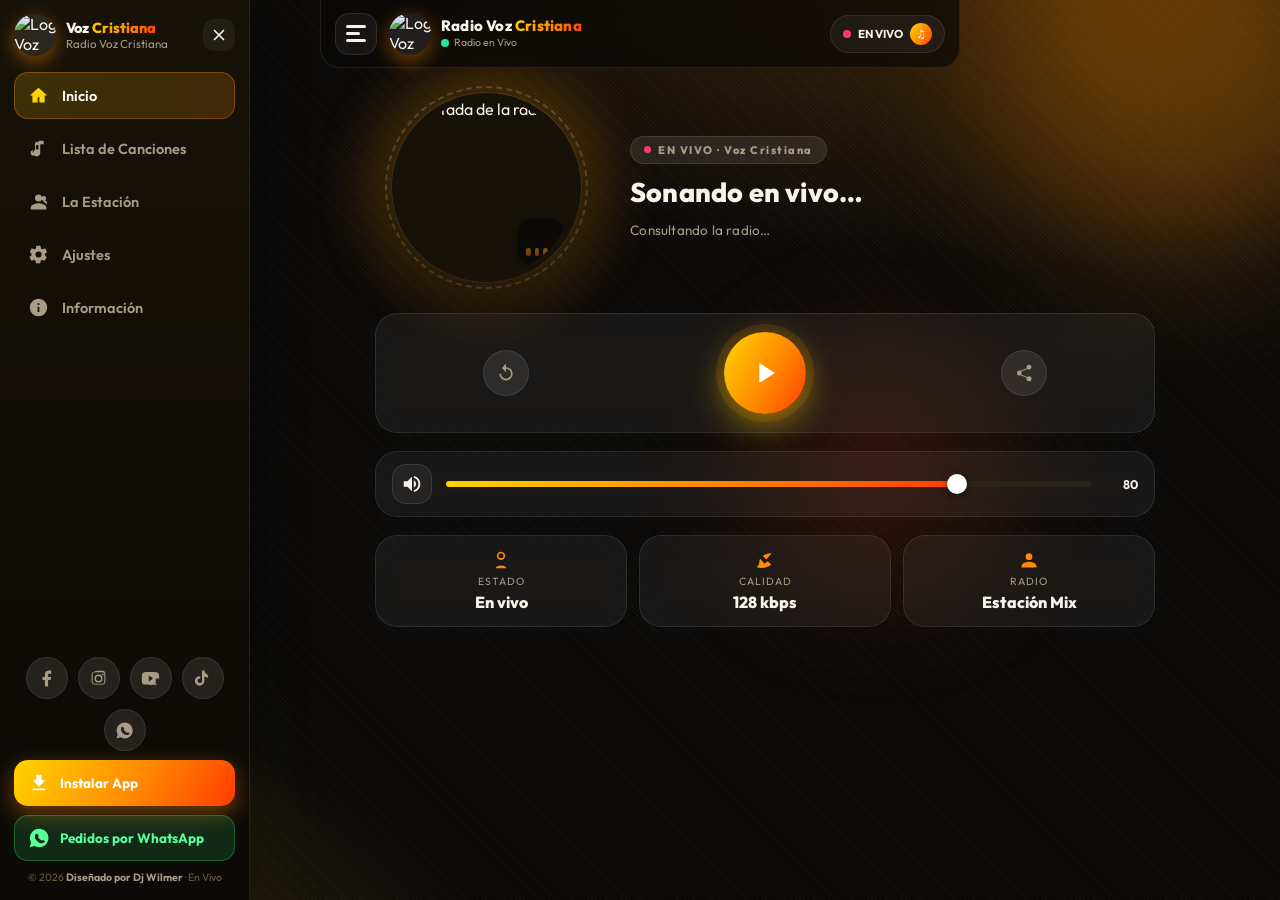
==== commit 109b5aeb: "Update index.html" ====
--- a/index.html
+++ b/index.html
@@ -4,7 +4,7 @@
   <meta charset="utf-8">
   <meta name="viewport" content="width=device-width, initial-scale=1, viewport-fit=cover">
   <meta name="theme-color" content="#0a0908">
-  <meta name="description" content="Radio Estación Mix. Radio online en vivo, música, éxitos y mixes sin parar. Player PWA para PC y móvil.">
+  <meta name="description" content="Radio Voz Cristiana. Radio online en vivo, música, éxitos y mixes sin parar. Player PWA para PC y móvil.">
   <meta name="mobile-web-app-capable" content="yes">
   <meta name="apple-mobile-web-app-capable" content="yes">
   <meta name="apple-mobile-web-app-status-bar-style" content="black-translucent">
@@ -337,4 +337,4 @@
 
   <script src="js/app.js"></script>
 </body>
-</html>+</html>
